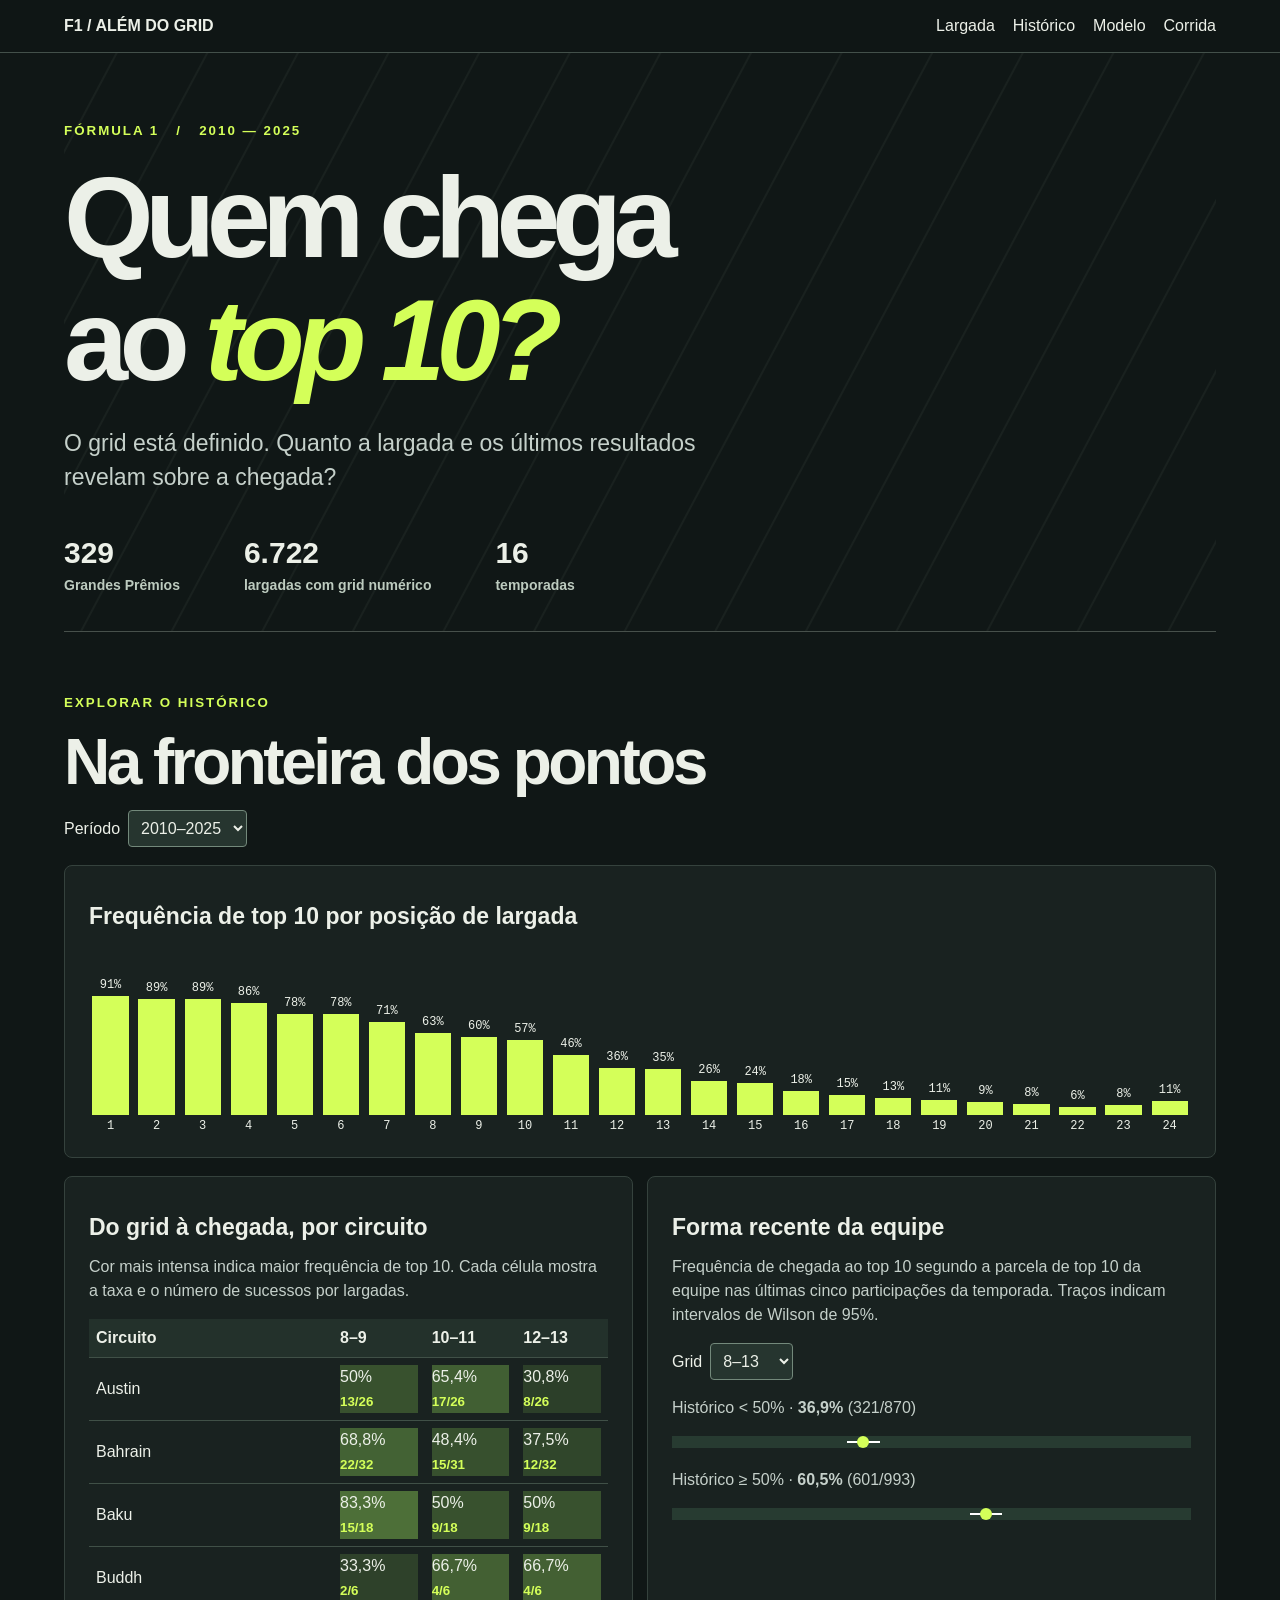
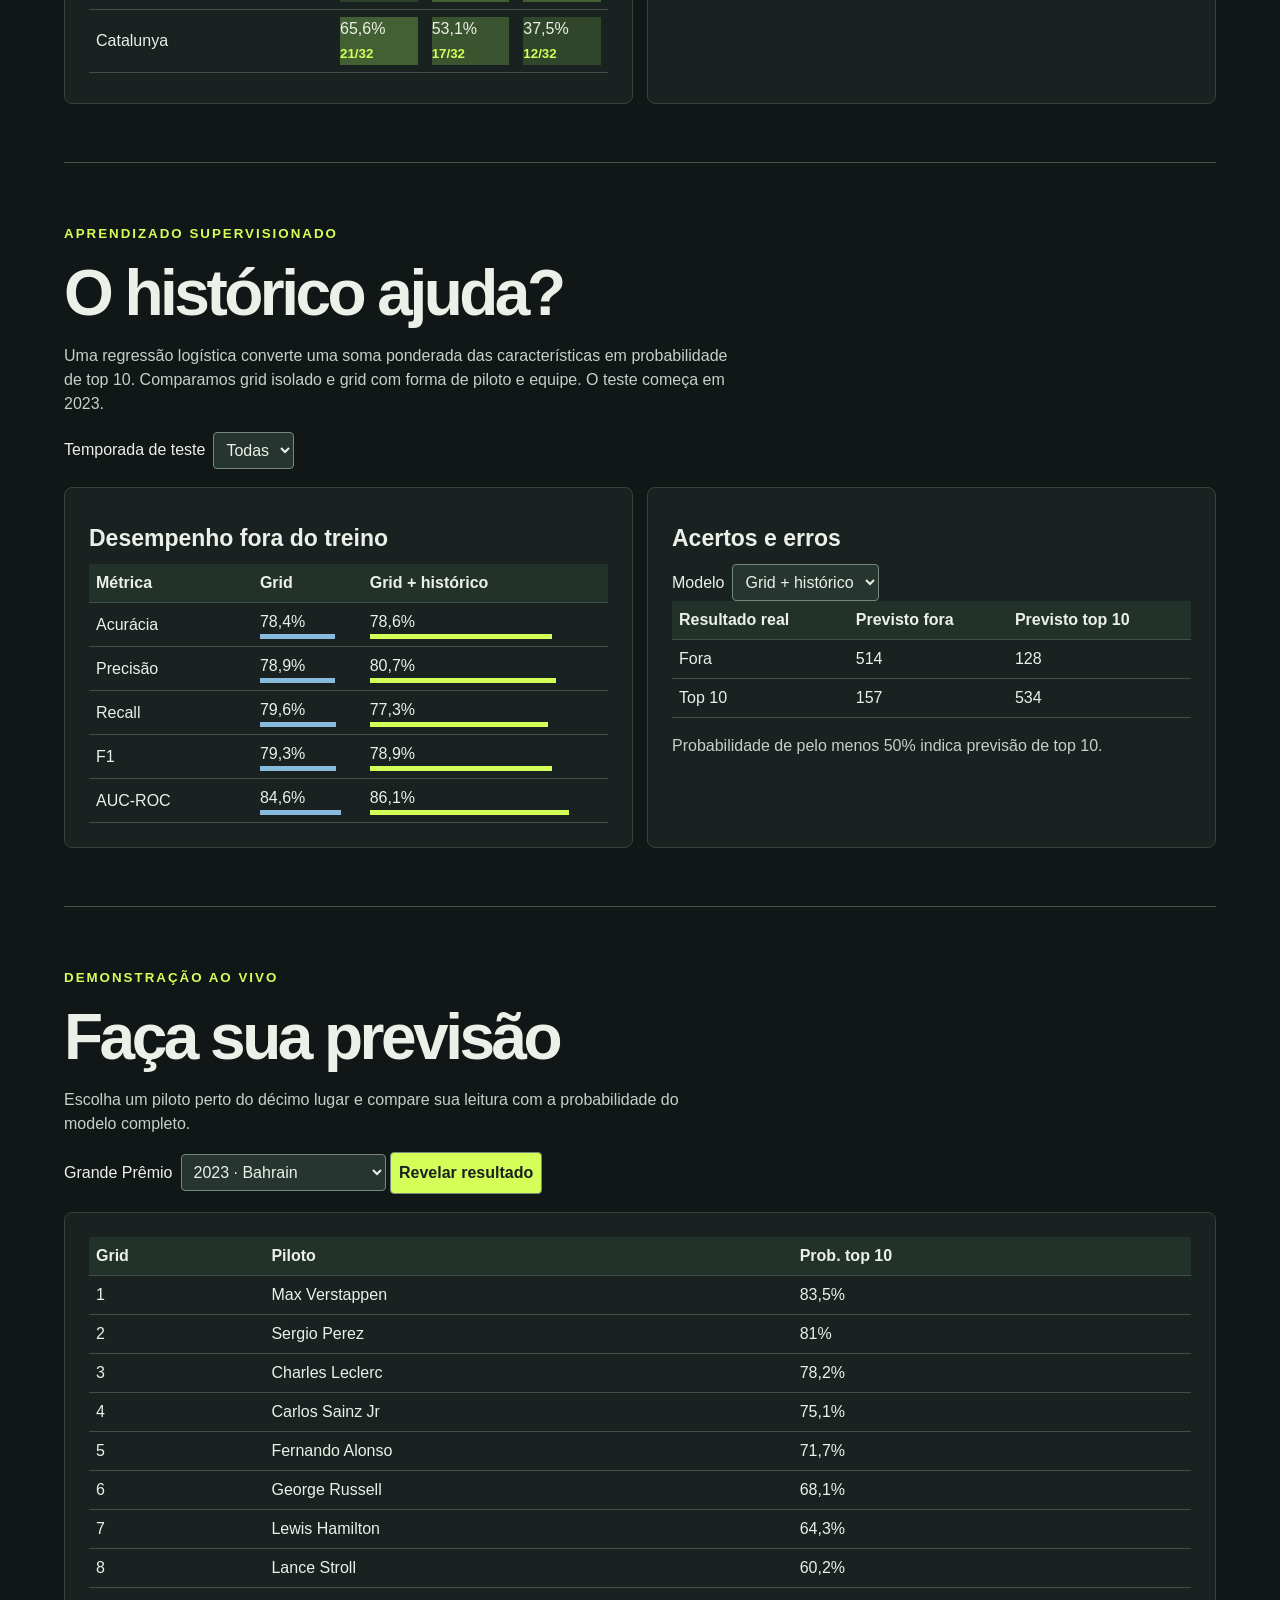
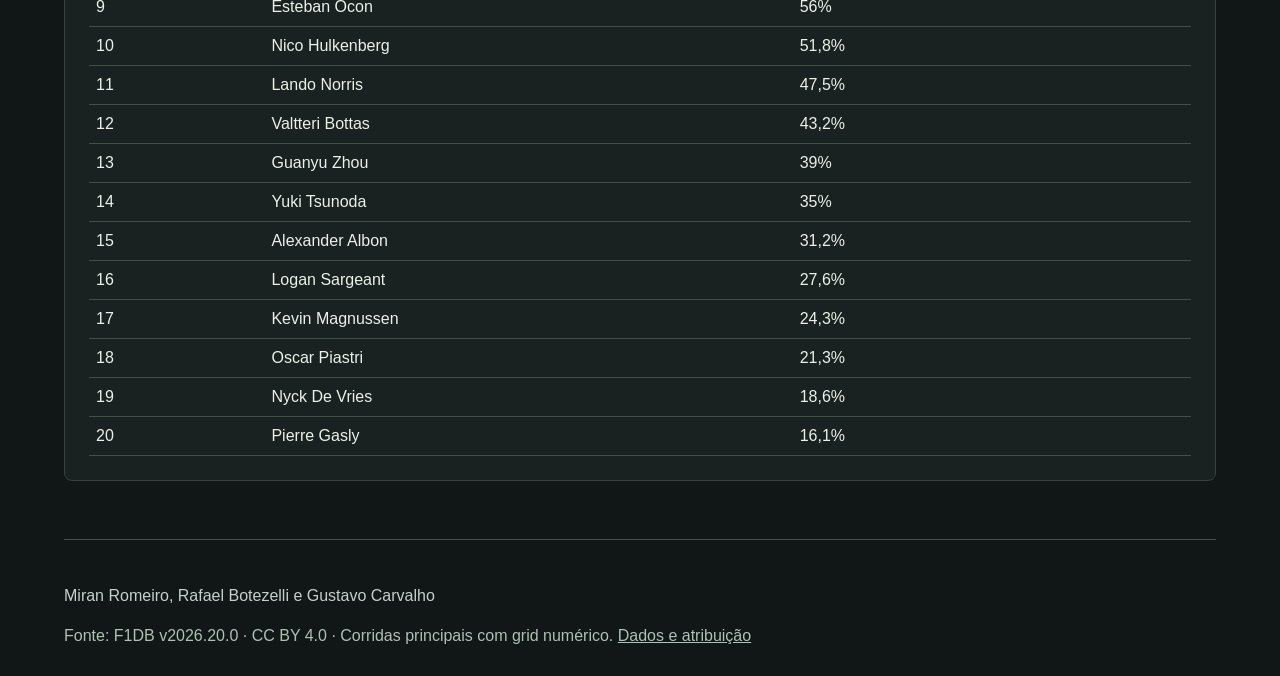
==== f1-alem-do-grid/docs/index.html @ 0c6bd395 "Publica F1 além do grid em uma rota própria no Pages" ====
<!doctype html><html lang="pt-BR"><meta charset="utf-8"><meta name="viewport" content="width=device-width,initial-scale=1"><title>F1 além do grid</title><link rel="stylesheet" href="estilo.css">
<header><b>F1 / ALÉM DO GRID</b><nav><a href="#largada">Largada</a><a href="#historico">Histórico</a><a href="#teste">Modelo</a><a href="#corrida">Corrida</a></nav></header>
<main><section id="largada"><small>FÓRMULA 1 &nbsp; / &nbsp; 2010 — 2025</small><h1>Quem chega<br>ao <em>top 10?</em></h1><p class="lead">O grid está definido. Quanto a largada e os últimos resultados revelam sobre a chegada?</p><div class="numbers"><strong>329 <span>Grandes Prêmios</span></strong><strong>6.722 <span>largadas com grid numérico</span></strong><strong>16 <span>temporadas</span></strong></div></section>
<section id="historico"><small>EXPLORAR O HISTÓRICO</small><h2>Na fronteira dos pontos</h2><label>Período <select id="periodo"><option value="0">2010–2025</option><option value="1">2010–2013</option><option value="2">2014–2021</option><option value="3">2022–2025</option></select></label>
<article><h3>Frequência de top 10 por posição de largada</h3><div id="grid" class="columns"></div></article><div class="duo"><article><h3>Do grid à chegada, por circuito</h3><p>Cor mais intensa indica maior frequência de top 10. Cada célula mostra a taxa e o número de sucessos por largadas.</p><div class="scroll"><table id="heat"></table></div></article><article><h3>Forma recente da equipe</h3><p>Frequência de chegada ao top 10 segundo a parcela de top 10 da equipe nas últimas cinco participações da temporada. Traços indicam intervalos de Wilson de 95%.</p><label>Grid <select id="faixa"><option>8–13</option><option>1–7</option><option>14–24</option></select></label><div id="forma"></div></article></div></section>
<section id="teste"><small>APRENDIZADO SUPERVISIONADO</small><h2>O histórico ajuda?</h2><p>Uma regressão logística converte uma soma ponderada das características em probabilidade de top 10. Comparamos grid isolado e grid com forma de piloto e equipe. O teste começa em 2023.</p><label>Temporada de teste <select id="ano"><option value="0">Todas</option><option>2023</option><option>2024</option><option>2025</option></select></label><div class="duo"><article><h3>Desempenho fora do treino</h3><table id="metrics"></table></article><article><h3>Acertos e erros</h3><label>Modelo <select id="modelo"><option value="historico">Grid + histórico</option><option value="base">Apenas grid</option></select></label><table id="matrix"></table><p>Probabilidade de pelo menos 50% indica previsão de top 10.</p></article></div></section>
<section id="corrida"><small>DEMONSTRAÇÃO AO VIVO</small><h2>Faça sua previsão</h2><p>Escolha um piloto perto do décimo lugar e compare sua leitura com a probabilidade do modelo completo.</p><label>Grande Prêmio <select id="gp"></select></label> <button id="revelar">Revelar resultado</button><article><table id="race"></table></article></section>
<footer><p>Miran Romeiro, Rafael Botezelli e Gustavo Carvalho</p>Fonte: F1DB v2026.20.0 · CC BY 4.0 · Corridas principais com grid numérico. <a href="https://github.com/f1db/f1db">Dados e atribuição</a></footer></main><script src="dados.js"></script><script src="painel.js"></script></html>
---- f1-alem-do-grid/docs/estilo.css ----
*{box-sizing:border-box}html{scroll-behavior:smooth;scroll-padding-top:72px}body{margin:0;background:#101716;color:#ecf0e8;font:16px/1.5 "DM Sans",Arial,sans-serif}header{position:sticky;top:0;background:#101716f7;border-bottom:1px solid #43504a;padding:14px 5vw;display:flex;justify-content:space-between;z-index:2}nav{display:flex;gap:18px}a{color:inherit}nav a{text-decoration:none}a:hover{color:#d4ff59}main{max-width:1280px;margin:auto;padding:0 5vw}section{padding:58px 0;border-bottom:1px solid #47504b}#largada{background:repeating-linear-gradient(118deg,transparent 0 45px,#87988714 46px 47px,transparent 48px 80px);padding:65px 0 35px}small{color:#d4ff59;letter-spacing:.15em;font-weight:bold}h1,h2,h3{line-height:1.07;margin:14px 0}h1{font-size:clamp(60px,9vw,132px);letter-spacing:-.075em}h1 em{color:#d4ff59}h2{font-size:clamp(38px,5vw,72px);letter-spacing:-.055em}h3{font-size:23px}.lead{font-size:23px;max-width:660px}.numbers,.duo{display:flex;gap:14px}.numbers{margin-top:35px;gap:5vw}.numbers strong{font-size:30px}.numbers span{display:block;font-size:14px;color:#bdcbbf}article{margin-top:18px;padding:24px;background:#192220;border:1px solid #35423d;border-radius:8px;min-width:0}.duo>article{flex:1}p{max-width:75ch;color:#c5d0ca}label{display:inline-flex;gap:8px;align-items:center;flex-wrap:wrap}select,button{background:#26352f;color:inherit;border:1px solid #73897b;border-radius:4px;padding:8px;font:inherit}button{background:#d4ff59;color:#192220;font-weight:700;cursor:pointer}.scroll{max-height:360px;overflow:auto}table{width:100%;border-collapse:collapse;font-variant-numeric:tabular-nums}th,td{text-align:left;padding:7px;border-bottom:1px solid #405047}thead{background:#23312b}.columns{display:flex;align-items:end;height:190px;gap:3px;overflow:auto}.col{flex:1;min-width:18px;font:12px monospace;text-align:center}.bar{background:#d4ff59;margin:4px auto;width:84%}.track{height:12px;position:relative;background:#273b31;margin:8px 0 20px}.interval{position:absolute;top:5px;height:2px;background:#fff}.dot{position:absolute;width:12px;height:12px;border-radius:100%;background:#d4ff59;transform:translateX(-50%)}footer{padding:28px 0;color:#afc0b4}@media(max-width:760px){.duo{display:block}header{display:block}nav{gap:12px;font-size:14px}article{padding:13px}.numbers{gap:12px}.numbers strong{font-size:22px}td,th{padding:4px}.columns{overflow-x:auto}.numbers span{font-size:12px}}
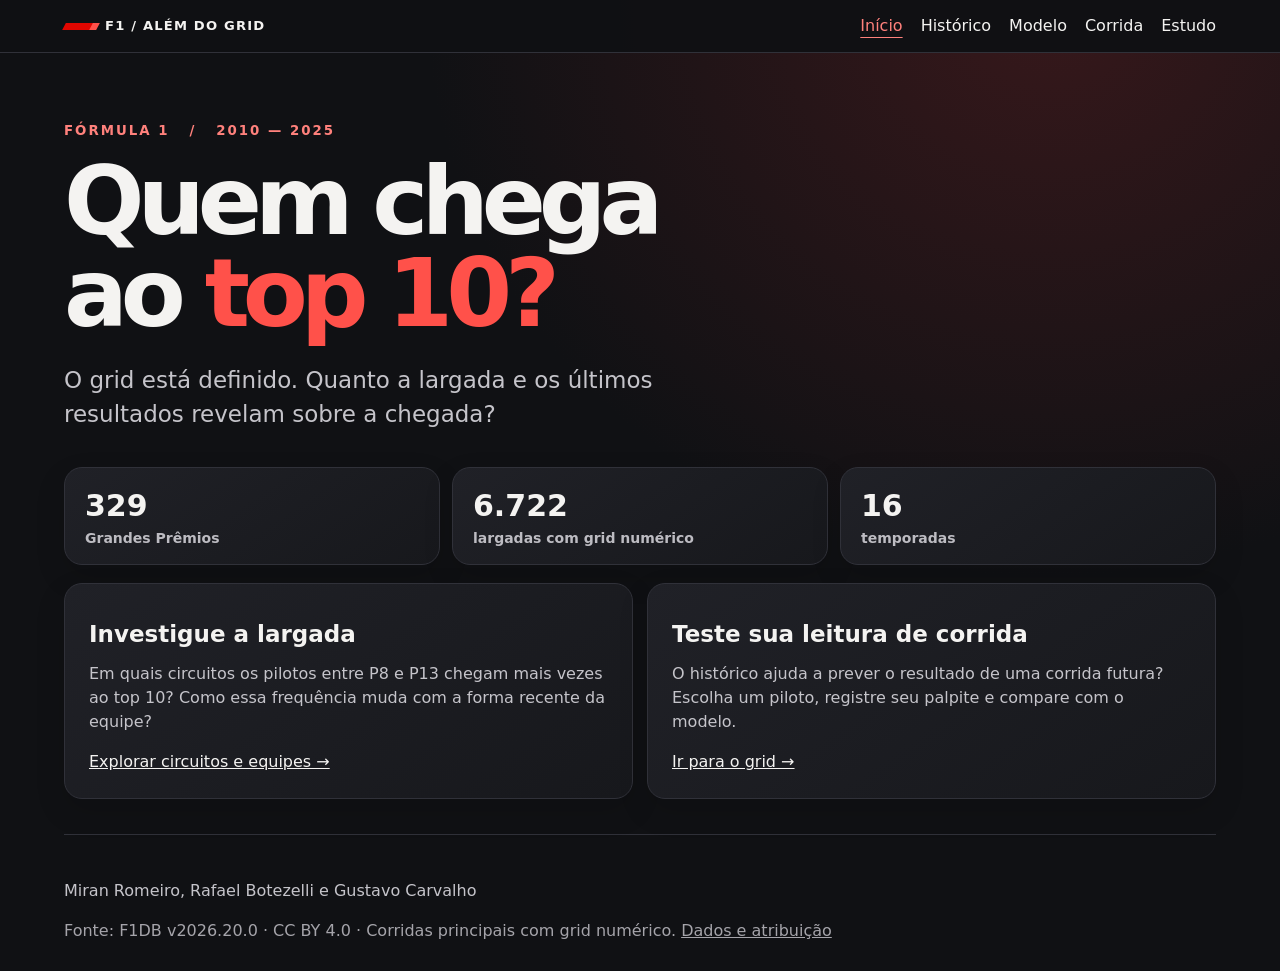
==== commit 91b35311: "Refina navegação, previsão de corrida, gráficos e material de estudo" ====
--- a/f1-alem-do-grid/docs/index.html
+++ b/f1-alem-do-grid/docs/index.html
@@ -1,8 +1,12 @@
 <!doctype html><html lang="pt-BR"><meta charset="utf-8"><meta name="viewport" content="width=device-width,initial-scale=1"><title>F1 além do grid</title><link rel="stylesheet" href="estilo.css">
-<header><b>F1 / ALÉM DO GRID</b><nav><a href="#largada">Largada</a><a href="#historico">Histórico</a><a href="#teste">Modelo</a><a href="#corrida">Corrida</a></nav></header>
-<main><section id="largada"><small>FÓRMULA 1 &nbsp; / &nbsp; 2010 — 2025</small><h1>Quem chega<br>ao <em>top 10?</em></h1><p class="lead">O grid está definido. Quanto a largada e os últimos resultados revelam sobre a chegada?</p><div class="numbers"><strong>329 <span>Grandes Prêmios</span></strong><strong>6.722 <span>largadas com grid numérico</span></strong><strong>16 <span>temporadas</span></strong></div></section>
+<header><b>F1 / ALÉM DO GRID</b><nav><a href="#largada">Início</a><a href="#historico">Histórico</a><a href="#teste">Modelo</a><a href="#corrida">Corrida</a><a href="#estudo">Estudo</a></nav></header>
+<main><section id="largada"><small>FÓRMULA 1 &nbsp; / &nbsp; 2010 — 2025</small><h1>Quem chega<br>ao <em>top 10?</em></h1><p class="lead">O grid está definido. Quanto a largada e os últimos resultados revelam sobre a chegada?</p><div class="numbers"><strong>329 <span>Grandes Prêmios</span></strong><strong>6.722 <span>largadas com grid numérico</span></strong><strong>16 <span>temporadas</span></strong></div><div class="duo"><article><h3>Investigue a largada</h3><p>Em quais circuitos os pilotos entre P8 e P13 chegam mais vezes ao top 10? Como essa frequência muda com a forma recente da equipe?</p><a href="#historico">Explorar circuitos e equipes →</a></article><article><h3>Teste sua leitura de corrida</h3><p>O histórico ajuda a prever o resultado de uma corrida futura? Escolha um piloto, registre seu palpite e compare com o modelo.</p><a href="#corrida">Ir para o grid →</a></article></div></section>
 <section id="historico"><small>EXPLORAR O HISTÓRICO</small><h2>Na fronteira dos pontos</h2><label>Período <select id="periodo"><option value="0">2010–2025</option><option value="1">2010–2013</option><option value="2">2014–2021</option><option value="3">2022–2025</option></select></label>
-<article><h3>Frequência de top 10 por posição de largada</h3><div id="grid" class="columns"></div></article><div class="duo"><article><h3>Do grid à chegada, por circuito</h3><p>Cor mais intensa indica maior frequência de top 10. Cada célula mostra a taxa e o número de sucessos por largadas.</p><div class="scroll"><table id="heat"></table></div></article><article><h3>Forma recente da equipe</h3><p>Frequência de chegada ao top 10 segundo a parcela de top 10 da equipe nas últimas cinco participações da temporada. Traços indicam intervalos de Wilson de 95%.</p><label>Grid <select id="faixa"><option>8–13</option><option>1–7</option><option>14–24</option></select></label><div id="forma"></div></article></div></section>
-<section id="teste"><small>APRENDIZADO SUPERVISIONADO</small><h2>O histórico ajuda?</h2><p>Uma regressão logística converte uma soma ponderada das características em probabilidade de top 10. Comparamos grid isolado e grid com forma de piloto e equipe. O teste começa em 2023.</p><label>Temporada de teste <select id="ano"><option value="0">Todas</option><option>2023</option><option>2024</option><option>2025</option></select></label><div class="duo"><article><h3>Desempenho fora do treino</h3><table id="metrics"></table></article><article><h3>Acertos e erros</h3><label>Modelo <select id="modelo"><option value="historico">Grid + histórico</option><option value="base">Apenas grid</option></select></label><table id="matrix"></table><p>Probabilidade de pelo menos 50% indica previsão de top 10.</p></article></div></section>
-<section id="corrida"><small>DEMONSTRAÇÃO AO VIVO</small><h2>Faça sua previsão</h2><p>Escolha um piloto perto do décimo lugar e compare sua leitura com a probabilidade do modelo completo.</p><label>Grande Prêmio <select id="gp"></select></label> <button id="revelar">Revelar resultado</button><article><table id="race"></table></article></section>
-<footer><p>Miran Romeiro, Rafael Botezelli e Gustavo Carvalho</p>Fonte: F1DB v2026.20.0 · CC BY 4.0 · Corridas principais com grid numérico. <a href="https://github.com/f1db/f1db">Dados e atribuição</a></footer></main><script src="dados.js"></script><script src="painel.js"></script></html>
+<article><h3>Frequência de top 10 por posição de largada</h3><div id="grid" class="columns"></div></article><article><h3>Da P8–P13 ao top 10 ao longo das temporadas</h3><label>Circuito <select id="pista"><option value="">Todos</option></select></label><p>Cada ponto representa uma temporada com largadas na faixa. Passe sobre o ponto ou use Tab para consultar sucessos e total.</p><div id="serie" class="chart-scroll"></div><output id="ponto"></output></article><div class="duo"><article><h3>Do grid à chegada, por circuito</h3><p>Cor mais intensa indica maior frequência de top 10. A coluna P8–13 reúne toda a faixa analisada. Cada célula mostra a taxa e o número de sucessos por largadas.</p><div class="scroll"><table id="heat"></table></div></article><article><h3>Forma recente da equipe</h3><p>Frequência de chegada ao top 10 segundo a parcela de top 10 da equipe nas últimas cinco participações da temporada. Traços indicam intervalos de Wilson de 95%.</p><label>Grid <select id="faixa"><option>8–13</option><option>1–7</option><option>14–24</option></select></label><div id="forma"></div></article></div></section>
+<section id="teste"><small>APRENDIZADO SUPERVISIONADO</small><h2>O histórico ajuda?</h2><p>Uma regressão logística converte uma soma ponderada das características em probabilidade de top 10. Comparamos grid isolado e grid com forma de piloto e equipe. O teste começa em 2023.</p><label>Temporada de teste <select id="ano"><option value="0">Todas</option><option>2023</option><option>2024</option><option>2025</option></select></label><div class="duo"><article><h3>Desempenho fora do treino</h3><table id="metrics"></table></article><article><h3>Acertos e erros</h3><label>Modelo <select id="modelo"><option value="historico">Grid + histórico</option><option value="base">Apenas grid</option></select></label><table id="matrix"></table><p>Probabilidade de pelo menos 50% indica previsão de top 10.</p></article></div><article><h3>O que vale uma probabilidade de 60%?</h3><p>Em cada faixa, compare a probabilidade média prevista (azul) e a fração que realmente chegou ao top 10 (vermelho). Valores próximos indicam boa calibração naquele grupo. Ano e modelo seguem os filtros acima.</p><div id="calibracao"></div></article></section>
+<section id="corrida"><small>DEMONSTRAÇÃO AO VIVO</small><h2>Faça sua previsão</h2><p>Escolha um piloto perto do décimo lugar e compare sua leitura com a probabilidade do modelo completo.</p><label>Grande Prêmio <select id="gp"></select></label> <label>Piloto <select id="piloto"></select></label> <label>Seu palpite <select id="palpite"><option value="">Escolha</option><option value="1">Entra no top 10</option><option value="0">Fica fora</option></select></label> <button id="revelar">Revelar resultado</button><p id="resumo" aria-live="polite"></p><article class="racewrap"><table id="race"></table></article></section>
+<section id="estudo"><small>GUIA DO TRIO</small><h2>Da pergunta à evidência</h2>
+<article><h3>Uma linha por piloto e GP</h3><p>O F1DB registra 6.916 inscrições no recorte. Retiramos 51 sem largada e 143 largadas sem posição numérica. Um abandono continua no denominador quando houve largada com grid numérico. A classificação oficial determina o top 10.</p></article>
+<article><h3>Como o modelo aprende</h3><p>O primeiro modelo usa a posição de largada. O segundo acrescenta a fração de top 10 do piloto e da equipe em até cinco participações anteriores na temporada. Antes da primeira participação, usamos 0,5. A regressão logística estima pesos para combinar essas informações e transformar a soma em probabilidade.</p><p>Treino em 2010–2019 (4.201 largadas), escolha da regularização em 2020–2022 (1.188) e teste final em 2023–2025 (1.333). Os dois modelos são reajustados em 2010–2022 e avaliados nas mesmas corridas posteriores.</p></article>
+<article><h3>Três respostas para defender</h3><ol><li>Entre P8 e P13, Suzuka registrou 46/84 chegadas ao top 10 e Interlagos, 35/88. No Histórico, troque o período e confira quanto o denominador muda.</li><li>Nessa faixa, equipes com histórico de pelo menos 50% tiveram 601/993 chegadas ao top 10, contra 321/870 no outro grupo. Carro, piloto e calendário também variam; a comparação descreve uma associação.</li><li>A AUC subiu de 0,846 para 0,861. O modelo completo ordenou melhor os pilotos, mas no limiar de 50% deixou escapar 157 chegadas ao top 10, contra 141 no modelo de grid.</li></ol></article>
+<article><h3>Material para estudar e apresentar</h3><p>O artigo contém o dicionário dos 11 campos, as escolhas de visualização e as métricas. O roteiro distribui 18 minutos de fala entre os três integrantes.</p><div id="materiais"></div></article></section><footer><p>Miran Romeiro, Rafael Botezelli e Gustavo Carvalho</p>Fonte: F1DB v2026.20.0 · CC BY 4.0 · Corridas principais com grid numérico. <a href="https://github.com/f1db/f1db">Dados e atribuição</a></footer></main><script src="dados.js"></script><script src="painel.js"></script></html>
--- a/f1-alem-do-grid/docs/estilo.css
+++ b/f1-alem-do-grid/docs/estilo.css
@@ -1 +1,10 @@
-*{box-sizing:border-box}html{scroll-behavior:smooth;scroll-padding-top:72px}body{margin:0;background:#101716;color:#ecf0e8;font:16px/1.5 "DM Sans",Arial,sans-serif}header{position:sticky;top:0;background:#101716f7;border-bottom:1px solid #43504a;padding:14px 5vw;display:flex;justify-content:space-between;z-index:2}nav{display:flex;gap:18px}a{color:inherit}nav a{text-decoration:none}a:hover{color:#d4ff59}main{max-width:1280px;margin:auto;padding:0 5vw}section{padding:58px 0;border-bottom:1px solid #47504b}#largada{background:repeating-linear-gradient(118deg,transparent 0 45px,#87988714 46px 47px,transparent 48px 80px);padding:65px 0 35px}small{color:#d4ff59;letter-spacing:.15em;font-weight:bold}h1,h2,h3{line-height:1.07;margin:14px 0}h1{font-size:clamp(60px,9vw,132px);letter-spacing:-.075em}h1 em{color:#d4ff59}h2{font-size:clamp(38px,5vw,72px);letter-spacing:-.055em}h3{font-size:23px}.lead{font-size:23px;max-width:660px}.numbers,.duo{display:flex;gap:14px}.numbers{margin-top:35px;gap:5vw}.numbers strong{font-size:30px}.numbers span{display:block;font-size:14px;color:#bdcbbf}article{margin-top:18px;padding:24px;background:#192220;border:1px solid #35423d;border-radius:8px;min-width:0}.duo>article{flex:1}p{max-width:75ch;color:#c5d0ca}label{display:inline-flex;gap:8px;align-items:center;flex-wrap:wrap}select,button{background:#26352f;color:inherit;border:1px solid #73897b;border-radius:4px;padding:8px;font:inherit}button{background:#d4ff59;color:#192220;font-weight:700;cursor:pointer}.scroll{max-height:360px;overflow:auto}table{width:100%;border-collapse:collapse;font-variant-numeric:tabular-nums}th,td{text-align:left;padding:7px;border-bottom:1px solid #405047}thead{background:#23312b}.columns{display:flex;align-items:end;height:190px;gap:3px;overflow:auto}.col{flex:1;min-width:18px;font:12px monospace;text-align:center}.bar{background:#d4ff59;margin:4px auto;width:84%}.track{height:12px;position:relative;background:#273b31;margin:8px 0 20px}.interval{position:absolute;top:5px;height:2px;background:#fff}.dot{position:absolute;width:12px;height:12px;border-radius:100%;background:#d4ff59;transform:translateX(-50%)}footer{padding:28px 0;color:#afc0b4}@media(max-width:760px){.duo{display:block}header{display:block}nav{gap:12px;font-size:14px}article{padding:13px}.numbers{gap:12px}.numbers strong{font-size:22px}td,th{padding:4px}.columns{overflow-x:auto}.numbers span{font-size:12px}}
+*{box-sizing:border-box}html{scroll-behavior:smooth;scroll-padding-top:72px}body{margin:0;background:#101114;color:#f4f3f1;font:16px/1.5 Inter,system-ui,"Segoe UI",sans-serif}header{position:sticky;top:0;background:#101114f7;border-bottom:1px solid #303139;padding:14px 5vw;display:flex;justify-content:space-between;z-index:2}nav{display:flex;gap:18px}a{color:inherit}nav a{text-decoration:none}a:hover{color:#ff817c}main{max-width:1280px;margin:auto;padding:0 5vw}section{padding:58px 0;border-bottom:1px solid #303139}#largada{background:repeating-linear-gradient(118deg,transparent 0 45px,#87988714 46px 47px,transparent 48px 80px);padding:65px 0 35px}small{color:#ff817c;letter-spacing:.15em;font-weight:bold}h1,h2,h3{line-height:1.07;margin:14px 0}h1{font-size:clamp(60px,9vw,132px);letter-spacing:-.075em}h1 em{color:#ff817c}h2{font-size:clamp(38px,5vw,72px);letter-spacing:-.055em}h3{font-size:23px}.lead{font-size:23px;max-width:660px}.numbers,.duo{display:flex;gap:14px}.numbers{margin-top:35px;gap:5vw}.numbers strong{font-size:30px}.numbers span{display:block;font-size:14px;color:#bdbcc2}article{margin-top:18px;padding:24px;background:#191a1f;border:1px solid #303139;border-radius:8px;min-width:0}.duo>article{flex:1}p{max-width:75ch;color:#c5c4ca}label{display:inline-flex;gap:8px;align-items:center;flex-wrap:wrap}select,button{background:#202127;color:inherit;border:1px solid #676770;border-radius:4px;padding:8px;font:inherit}button{background:#ff817c;color:#191a1f;font-weight:700;cursor:pointer}.scroll{max-height:360px;overflow:auto}table{width:100%;border-collapse:collapse;font-variant-numeric:tabular-nums}th,td{text-align:left;padding:7px;border-bottom:1px solid #35353e}thead{background:#25262c}.columns{display:flex;align-items:end;height:190px;gap:3px;overflow:auto}.col{flex:1;min-width:18px;font:12px monospace;text-align:center}.bar{background:#ff817c;margin:4px auto;width:84%}.track{height:12px;position:relative;background:#303139;margin:8px 0 20px}.interval{position:absolute;top:5px;height:2px;background:#fff}.dot{position:absolute;width:12px;height:12px;border-radius:100%;background:#ff817c;transform:translateX(-50%)}footer{padding:28px 0;color:#a5a4aa}@media(max-width:760px){.duo{display:block}header{display:block}nav{gap:12px;font-size:14px}article{padding:13px}.numbers{gap:12px}.numbers strong{font-size:22px}td,th{padding:4px}.columns{overflow-x:auto}.numbers span{font-size:12px}}
+[hidden]{display:none!important}nav a[aria-current]{color:#ff817c;text-decoration:underline;text-underline-offset:6px}main>section{min-height:65vh}.calrow{display:grid;grid-template-columns:1fr 1fr 1fr;gap:20px;padding:12px 0;border-bottom:1px solid #35353e}.racewrap{overflow-x:auto}#materiais{display:flex;flex-wrap:wrap;gap:16px;color:#ff817c}select:disabled{opacity:.75}#resumo{border-left:3px solid #ff817c;padding-left:12px}.track{margin-bottom:32px}@media(max-width:620px){.calrow{grid-template-columns:1fr}.columns{font-size:10px}nav{flex-wrap:wrap}.racewrap table{min-width:480px}}
+
+body{background:radial-gradient(ellipse at 82% 0%,#37181b 0,transparent 39rem),#101114;color-scheme:dark}
+header b{display:flex;align-items:center;gap:14px;font-size:.82rem;letter-spacing:.09em}header b:before{content:"";width:27px;height:7px;background:#e10600;transform:skew(-28deg);box-shadow:7px 0 #ff514a}
+#largada{background:none}h1{font-size:clamp(3.4rem,7.4vw,6.7rem);line-height:.97}h1 em{color:#ff514a;font-style:normal}h2{font-size:clamp(2.1rem,4.6vw,4.2rem)}
+article,.numbers strong{background:linear-gradient(145deg,#202127,#17181c);border:1px solid #303139;border-radius:18px;box-shadow:0 12px 30px #0002}
+.numbers{gap:12px}.numbers strong{padding:15px 20px;flex:1}.bar{background:#e84743;border-radius:4px 4px 0 0}.dot{background:#66d1c2}button{background:#b82724;color:white}select,button{border-radius:8px}
+.trace{width:100%;height:auto;min-width:520px}.trace text{fill:#c9c8ce;font:12px system-ui}.trace line{stroke:#393941}.trace path{fill:none;stroke:#ff635c;stroke-width:3}.trace circle{fill:#ff635c}.chart-scroll{overflow:auto}.columns .col{min-width:32px}.racewrap strong{color:#ff817c}
+@media(max-width:620px){.numbers{flex-wrap:wrap}.numbers strong{padding:10px}.numbers span{font-size:11px}header b{margin-bottom:6px}.calrow{gap:5px}}
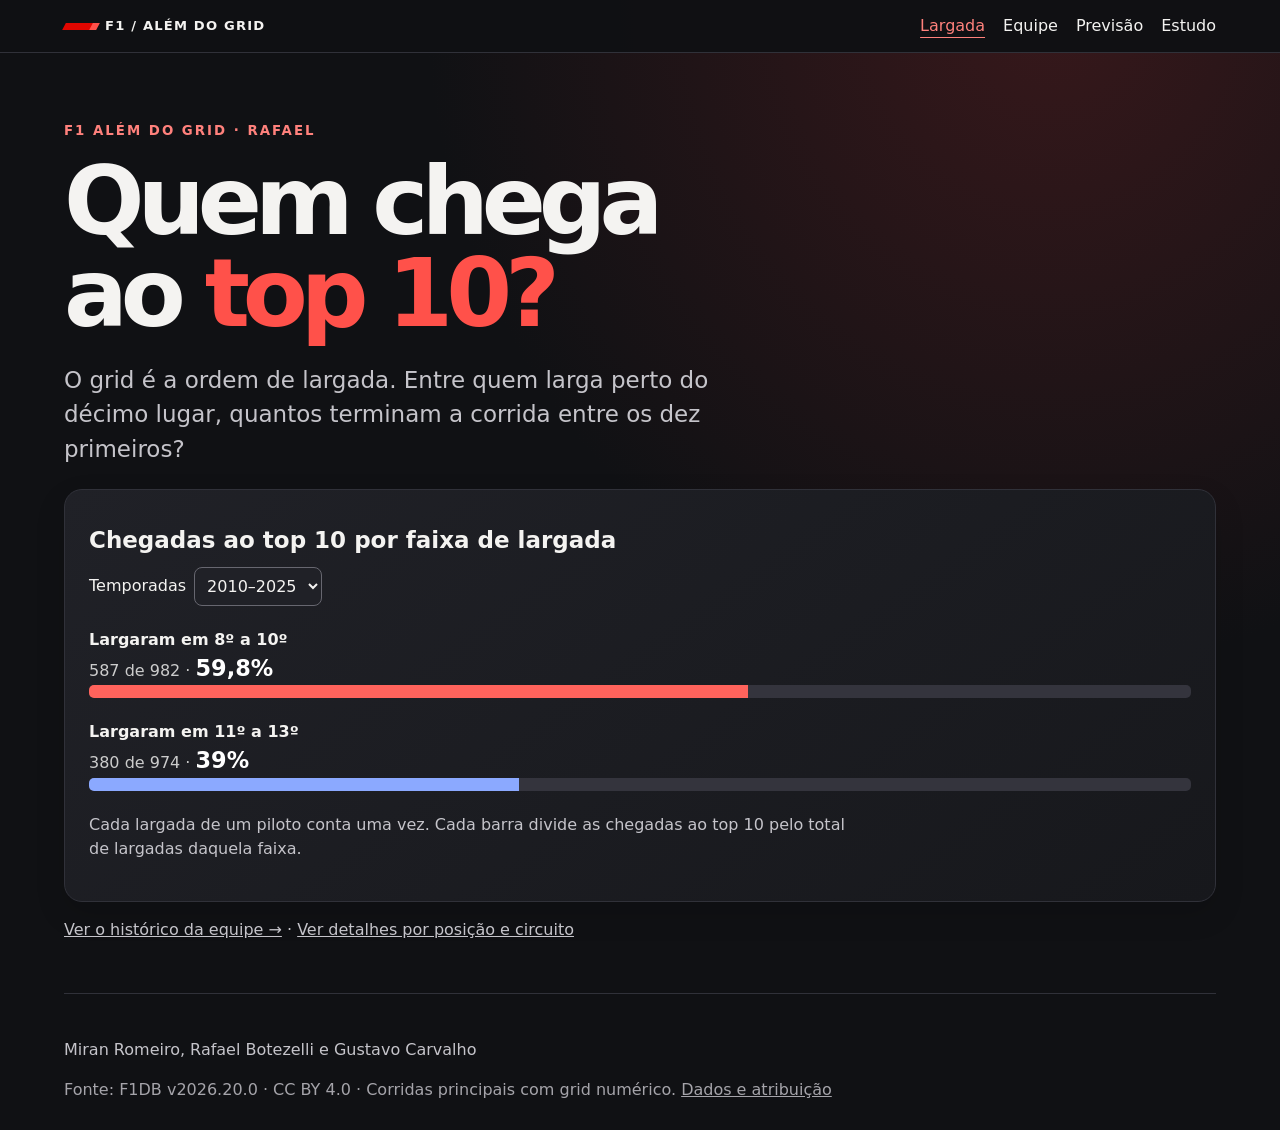
==== commit cea27871: "Alinha apresentação, painel e artigo em três perguntas sobre o top 10" ====
--- a/f1-alem-do-grid/docs/index.html
+++ b/f1-alem-do-grid/docs/index.html
@@ -1,12 +1,14 @@
 <!doctype html><html lang="pt-BR"><meta charset="utf-8"><meta name="viewport" content="width=device-width,initial-scale=1"><title>F1 além do grid</title><link rel="stylesheet" href="estilo.css">
-<header><b>F1 / ALÉM DO GRID</b><nav><a href="#largada">Início</a><a href="#historico">Histórico</a><a href="#teste">Modelo</a><a href="#corrida">Corrida</a><a href="#estudo">Estudo</a></nav></header>
-<main><section id="largada"><small>FÓRMULA 1 &nbsp; / &nbsp; 2010 — 2025</small><h1>Quem chega<br>ao <em>top 10?</em></h1><p class="lead">O grid está definido. Quanto a largada e os últimos resultados revelam sobre a chegada?</p><div class="numbers"><strong>329 <span>Grandes Prêmios</span></strong><strong>6.722 <span>largadas com grid numérico</span></strong><strong>16 <span>temporadas</span></strong></div><div class="duo"><article><h3>Investigue a largada</h3><p>Em quais circuitos os pilotos entre P8 e P13 chegam mais vezes ao top 10? Como essa frequência muda com a forma recente da equipe?</p><a href="#historico">Explorar circuitos e equipes →</a></article><article><h3>Teste sua leitura de corrida</h3><p>O histórico ajuda a prever o resultado de uma corrida futura? Escolha um piloto, registre seu palpite e compare com o modelo.</p><a href="#corrida">Ir para o grid →</a></article></div></section>
+<header><b>F1 / ALÉM DO GRID</b><nav><a href="#largada">Largada</a><a href="#equipe">Equipe</a><a href="#previsao">Previsão</a><a href="#estudo">Estudo</a></nav></header>
+<main><section id="largada"><small>F1 ALÉM DO GRID · RAFAEL</small><h1>Quem chega<br>ao <em>top 10?</em></h1><p class="lead">O grid é a ordem de largada. Entre quem larga perto do décimo lugar, quantos terminam a corrida entre os dez primeiros?</p><article><h3>Chegadas ao top 10 por faixa de largada</h3><label>Temporadas <select id="anosGrid"><option value="2010,2025">2010–2025</option><option value="2010,2013">2010–2013</option><option value="2014,2021">2014–2021</option><option value="2022,2025">2022–2025</option></select></label><div id="compararGrid"></div><p>Cada largada de um piloto conta uma vez. Cada barra divide as chegadas ao top 10 pelo total de largadas daquela faixa.</p></article><p><a href="#equipe">Ver o histórico da equipe →</a> · <a href="#historico">Ver detalhes por posição e circuito</a></p></section>
+<section id="equipe"><small>FORMA RECENTE · GUSTAVO</small><h2>Como vinha a equipe?</h2><p class="lead">Continuamos entre o 8º e o 13º lugar. Agora agrupamos os pilotos pelo desempenho de suas equipes antes da corrida.</p><article><h3>Chegadas ao top 10 na corrida atual</h3><label>Temporadas <select id="anosEquipe"><option value="2010,2025">2010–2025</option><option value="2010,2013">2010–2013</option><option value="2014,2021">2014–2021</option><option value="2022,2025">2022–2025</option></select></label><div id="compararEquipe"></div><p>O grupo é definido olhando para até cinco provas anteriores da equipe na temporada. Se os carros terminaram no top 10 em seis de dez largadas anteriores, a equipe entra no primeiro grupo. Largadas sem histórico disponível ficam fora desta comparação.</p></article><p><a href="#previsao">Testar a previsão →</a> · <a href="#historico">Ver detalhes históricos</a></p></section>
+<section id="previsao"><small>REGRESSÃO LOGÍSTICA · MIRAN</small><h2>O histórico melhora o palpite?</h2><p>O modelo aprende com corridas antigas. Ajusta um peso para cada informação e combina esses pesos para estimar a chance de top 10. A partir de 50%, o palpite é “entra”. Os resultados das provas de teste só entram na conferência.</p><article><h3>Duas leituras da mesma largada</h3><label>Caso <select id="caso"></select></label><table id="doisModelos"></table><button id="abrirCaso">Revelar chegada</button><p id="chegadaCaso" aria-live="polite"></p></article><article><h3>E no conjunto das corridas futuras?</h3><label>Teste · P8–P13 <select id="anoFaixa"><option value="0">2023–2025</option><option>2023</option><option>2024</option><option>2025</option></select></label><div id="acertosFaixa"></div><p>Um acerto significa que o piloto entrou ou ficou fora do top 10 conforme previsto. Os dois modelos foram treinados com todo o grid e aqui são avaliados nas mesmas largadas de P8–P13.</p></article><p><a href="#teste">Ver detalhes do modelo no grid inteiro</a> · <a href="#corrida">Explorar outro GP</a> · <a href="#estudo">Material do trabalho</a></p></section>
 <section id="historico"><small>EXPLORAR O HISTÓRICO</small><h2>Na fronteira dos pontos</h2><label>Período <select id="periodo"><option value="0">2010–2025</option><option value="1">2010–2013</option><option value="2">2014–2021</option><option value="3">2022–2025</option></select></label>
-<article><h3>Frequência de top 10 por posição de largada</h3><div id="grid" class="columns"></div></article><article><h3>Da P8–P13 ao top 10 ao longo das temporadas</h3><label>Circuito <select id="pista"><option value="">Todos</option></select></label><p>Cada ponto representa uma temporada com largadas na faixa. Passe sobre o ponto ou use Tab para consultar sucessos e total.</p><div id="serie" class="chart-scroll"></div><output id="ponto"></output></article><div class="duo"><article><h3>Do grid à chegada, por circuito</h3><p>Cor mais intensa indica maior frequência de top 10. A coluna P8–13 reúne toda a faixa analisada. Cada célula mostra a taxa e o número de sucessos por largadas.</p><div class="scroll"><table id="heat"></table></div></article><article><h3>Forma recente da equipe</h3><p>Frequência de chegada ao top 10 segundo a parcela de top 10 da equipe nas últimas cinco participações da temporada. Traços indicam intervalos de Wilson de 95%.</p><label>Grid <select id="faixa"><option>8–13</option><option>1–7</option><option>14–24</option></select></label><div id="forma"></div></article></div></section>
+<article><h3>Frequência de top 10 por posição de largada</h3><div id="grid" class="columns"></div><details class="leitura"><summary>Como calculamos cada barra?</summary><p>Agrupamos as largadas pela posição inicial. Para cada posição, dividimos as chegadas entre os dez primeiros pelo total de largadas daquela posição no período selecionado. Um abandono conta no total. Assim, cada barra responde à pergunta “de cada 100 pilotos que largaram daqui, quantos chegaram ao top 10?”</p></details></article><article><h3>Da P8–P13 ao top 10 ao longo das temporadas</h3><label>Circuito <select id="pista"><option value="">Todos</option></select></label><p>Cada ponto representa uma temporada com largadas na faixa. Passe sobre o ponto, toque nele ou use Tab para consultar sucessos e total.</p><div id="serie" class="chart-scroll"></div><output id="ponto" aria-live="polite"></output><details class="leitura"><summary>Por que a linha tem interrupções?</summary><p>Cada ponto reúne as largadas de P8 a P13 de uma temporada no circuito selecionado. Conferimos o calendário do F1DB de 2010 a 2025: em todo ano com GP naquele circuito houve largadas nessa faixa. Uma lacuna indica um ano sem GP ali. Em Suzuka, por exemplo, a série termina em 2019 e recomeça em 2022. Uma taxa de 0% apareceria como um ponto na base do gráfico.</p></details></article><div class="duo"><article><h3>Do grid à chegada, por circuito</h3><p>Cor mais intensa indica maior frequência de top 10. A coluna P8–13 reúne toda a faixa analisada. Cada célula mostra a taxa e o número de sucessos por largadas.</p><div class="scroll"><table id="heat"></table></div><details class="leitura"><summary>Como ler o total P8–P13?</summary><p>Some os top 10 das três faixas e divida pela soma das largadas. Uma faixa com mais largadas tem mais peso no resultado. A escala de cor vai de 0% a 100% e permanece fixa ao trocar o período.</p></details></article><article><h3>Forma recente da equipe</h3><p>Frequência de chegada ao top 10 segundo a parcela de top 10 da equipe nas últimas cinco participações da temporada. O ponto mostra a taxa observada. O traço é o intervalo de Wilson de 95%: uma faixa que expressa a incerteza da estimativa a partir do número de sucessos e de largadas. Em geral, menos largadas produzem um intervalo mais largo.</p><label>Grid <select id="faixa"><option>8–13</option><option>1–7</option><option>14–24</option></select></label><div id="forma"></div><details class="leitura"><summary>Como formamos os dois grupos?</summary><p>Antes de cada GP, contamos as chegadas ao top 10 da equipe em até cinco participações anteriores na temporada e dividimos pelas largadas de seus carros nessas provas. Separamos equipes com histórico abaixo de 50% e de pelo menos 50%. Só depois medimos o resultado da corrida atual. Largadas sem histórico ficam fora desta comparação. Os intervalos são aproximados porque pilotos de um mesmo GP compartilham condições de corrida.</p></details></article></div></section>
 <section id="teste"><small>APRENDIZADO SUPERVISIONADO</small><h2>O histórico ajuda?</h2><p>Uma regressão logística converte uma soma ponderada das características em probabilidade de top 10. Comparamos grid isolado e grid com forma de piloto e equipe. O teste começa em 2023.</p><label>Temporada de teste <select id="ano"><option value="0">Todas</option><option>2023</option><option>2024</option><option>2025</option></select></label><div class="duo"><article><h3>Desempenho fora do treino</h3><table id="metrics"></table></article><article><h3>Acertos e erros</h3><label>Modelo <select id="modelo"><option value="historico">Grid + histórico</option><option value="base">Apenas grid</option></select></label><table id="matrix"></table><p>Probabilidade de pelo menos 50% indica previsão de top 10.</p></article></div><article><h3>O que vale uma probabilidade de 60%?</h3><p>Em cada faixa, compare a probabilidade média prevista (azul) e a fração que realmente chegou ao top 10 (vermelho). Valores próximos indicam boa calibração naquele grupo. Ano e modelo seguem os filtros acima.</p><div id="calibracao"></div></article></section>
-<section id="corrida"><small>DEMONSTRAÇÃO AO VIVO</small><h2>Faça sua previsão</h2><p>Escolha um piloto perto do décimo lugar e compare sua leitura com a probabilidade do modelo completo.</p><label>Grande Prêmio <select id="gp"></select></label> <label>Piloto <select id="piloto"></select></label> <label>Seu palpite <select id="palpite"><option value="">Escolha</option><option value="1">Entra no top 10</option><option value="0">Fica fora</option></select></label> <button id="revelar">Revelar resultado</button><p id="resumo" aria-live="polite"></p><article class="racewrap"><table id="race"></table></article></section>
+<section id="corrida"><small>DEMONSTRAÇÃO AO VIVO</small><h2>Faça sua previsão</h2><p>Escolha um piloto perto do décimo lugar e compare sua leitura com a probabilidade do modelo completo.</p><label>Grande Prêmio <select id="gp"></select></label> <label>Piloto <select id="piloto"></select></label> <label>Seu palpite <select id="palpite"><option value="">Escolha</option><option value="1">Entra no top 10</option><option value="0">Fica fora</option></select></label> <button id="revelar">Revelar resultado</button><p id="resumo" aria-live="polite"></p><article class="racewrap"><table id="race"></table><details class="leitura"><summary>O que conta como acerto?</summary><p>Compare a previsão de top 10 com a classificação oficial do piloto. Por exemplo, no Bahrein de 2023, Bottas largou em 12º: o modelo indicava cerca de 43%, abaixo do limiar de 50%. Ele terminou em 8º, portanto o modelo registrou um falso negativo.</p></details></article></section>
 <section id="estudo"><small>GUIA DO TRIO</small><h2>Da pergunta à evidência</h2>
 <article><h3>Uma linha por piloto e GP</h3><p>O F1DB registra 6.916 inscrições no recorte. Retiramos 51 sem largada e 143 largadas sem posição numérica. Um abandono continua no denominador quando houve largada com grid numérico. A classificação oficial determina o top 10.</p></article>
 <article><h3>Como o modelo aprende</h3><p>O primeiro modelo usa a posição de largada. O segundo acrescenta a fração de top 10 do piloto e da equipe em até cinco participações anteriores na temporada. Antes da primeira participação, usamos 0,5. A regressão logística estima pesos para combinar essas informações e transformar a soma em probabilidade.</p><p>Treino em 2010–2019 (4.201 largadas), escolha da regularização em 2020–2022 (1.188) e teste final em 2023–2025 (1.333). Os dois modelos são reajustados em 2010–2022 e avaliados nas mesmas corridas posteriores.</p></article>
-<article><h3>Três respostas para defender</h3><ol><li>Entre P8 e P13, Suzuka registrou 46/84 chegadas ao top 10 e Interlagos, 35/88. No Histórico, troque o período e confira quanto o denominador muda.</li><li>Nessa faixa, equipes com histórico de pelo menos 50% tiveram 601/993 chegadas ao top 10, contra 321/870 no outro grupo. Carro, piloto e calendário também variam; a comparação descreve uma associação.</li><li>A AUC subiu de 0,846 para 0,861. O modelo completo ordenou melhor os pilotos, mas no limiar de 50% deixou escapar 157 chegadas ao top 10, contra 141 no modelo de grid.</li></ol></article>
-<article><h3>Material para estudar e apresentar</h3><p>O artigo contém o dicionário dos 11 campos, as escolhas de visualização e as métricas. O roteiro distribui 18 minutos de fala entre os três integrantes.</p><div id="materiais"></div></article></section><footer><p>Miran Romeiro, Rafael Botezelli e Gustavo Carvalho</p>Fonte: F1DB v2026.20.0 · CC BY 4.0 · Corridas principais com grid numérico. <a href="https://github.com/f1db/f1db">Dados e atribuição</a></footer></main><script src="dados.js"></script><script src="painel.js"></script></html>
+<article><h3>Três respostas para defender</h3><ol><li>Entre 2010 e 2025, chegaram ao top 10 587 de 982 largadas em P8–P10 e 380 de 974 em P11–P13.</li><li>Entre P8 e P13 com histórico, as equipes em melhor fase chegaram ao top 10 em 601/993 largadas, contra 321/870 no outro grupo.</li><li>No teste P8–P13, só o grid acertou 271 de 417 casos e o modelo com histórico acertou 269. O ganho observado no exemplo de Piastri não se repetiu no conjunto.</li></ol></article>
+<article><h3>Material para estudar e apresentar</h3><p>O artigo contém o dicionário dos 11 campos, as escolhas de visualização e as métricas. O roteiro distribui 14 minutos de fala entre os três integrantes.</p><div id="materiais"></div></article></section><footer><p>Miran Romeiro, Rafael Botezelli e Gustavo Carvalho</p>Fonte: F1DB v2026.20.0 · CC BY 4.0 · Corridas principais com grid numérico. <a href="https://github.com/f1db/f1db">Dados e atribuição</a></footer></main><script src="dados.js"></script><script src="painel.js"></script></html>
--- a/f1-alem-do-grid/docs/estilo.css
+++ b/f1-alem-do-grid/docs/estilo.css
@@ -8,3 +8,13 @@
 .numbers{gap:12px}.numbers strong{padding:15px 20px;flex:1}.bar{background:#e84743;border-radius:4px 4px 0 0}.dot{background:#66d1c2}button{background:#b82724;color:white}select,button{border-radius:8px}
 .trace{width:100%;height:auto;min-width:520px}.trace text{fill:#c9c8ce;font:12px system-ui}.trace line{stroke:#393941}.trace path{fill:none;stroke:#ff635c;stroke-width:3}.trace circle{fill:#ff635c}.chart-scroll{overflow:auto}.columns .col{min-width:32px}.racewrap strong{color:#ff817c}
 @media(max-width:620px){.numbers{flex-wrap:wrap}.numbers strong{padding:10px}.numbers span{font-size:11px}header b{margin-bottom:6px}.calrow{gap:5px}}
+
+.leitura{margin-top:18px;border-top:1px solid #393941;padding-top:12px}
+.leitura summary{cursor:pointer;color:#ffc1bd;font-weight:650}
+.leitura p{margin:10px 0 0}
+#ponto{display:block;min-height:2.5em;padding:9px 14px;border-left:4px solid #ff635c;border-radius:4px;background:#322023;color:#ffaba6;font-weight:750;font-size:clamp(1rem,2vw,1.35rem);font-variant-numeric:tabular-nums}
+.trace circle.selecionado{stroke:white;stroke-width:3px;r:7px}
+#heat :is(th,td):last-child{border-left:3px solid #ff817c;background:#302528;font-weight:750}
+#heat th:last-child{color:#ffb0aa}
+#heat td span{border-radius:4px;padding:3px}
+.resposta{margin:22px 0}.resposta strong,.resposta span{display:block}.resposta span{font-variant-numeric:tabular-nums;color:#ccc}.resposta b{color:#fff;font-size:1.4rem}.escala{background:#34343d;height:13px;border-radius:5px;overflow:hidden}.escala i{display:block;height:100%;background:#ff635c}.resposta:nth-child(2) .escala i{background:#8ba9ff}#doisModelos{margin:14px 0}
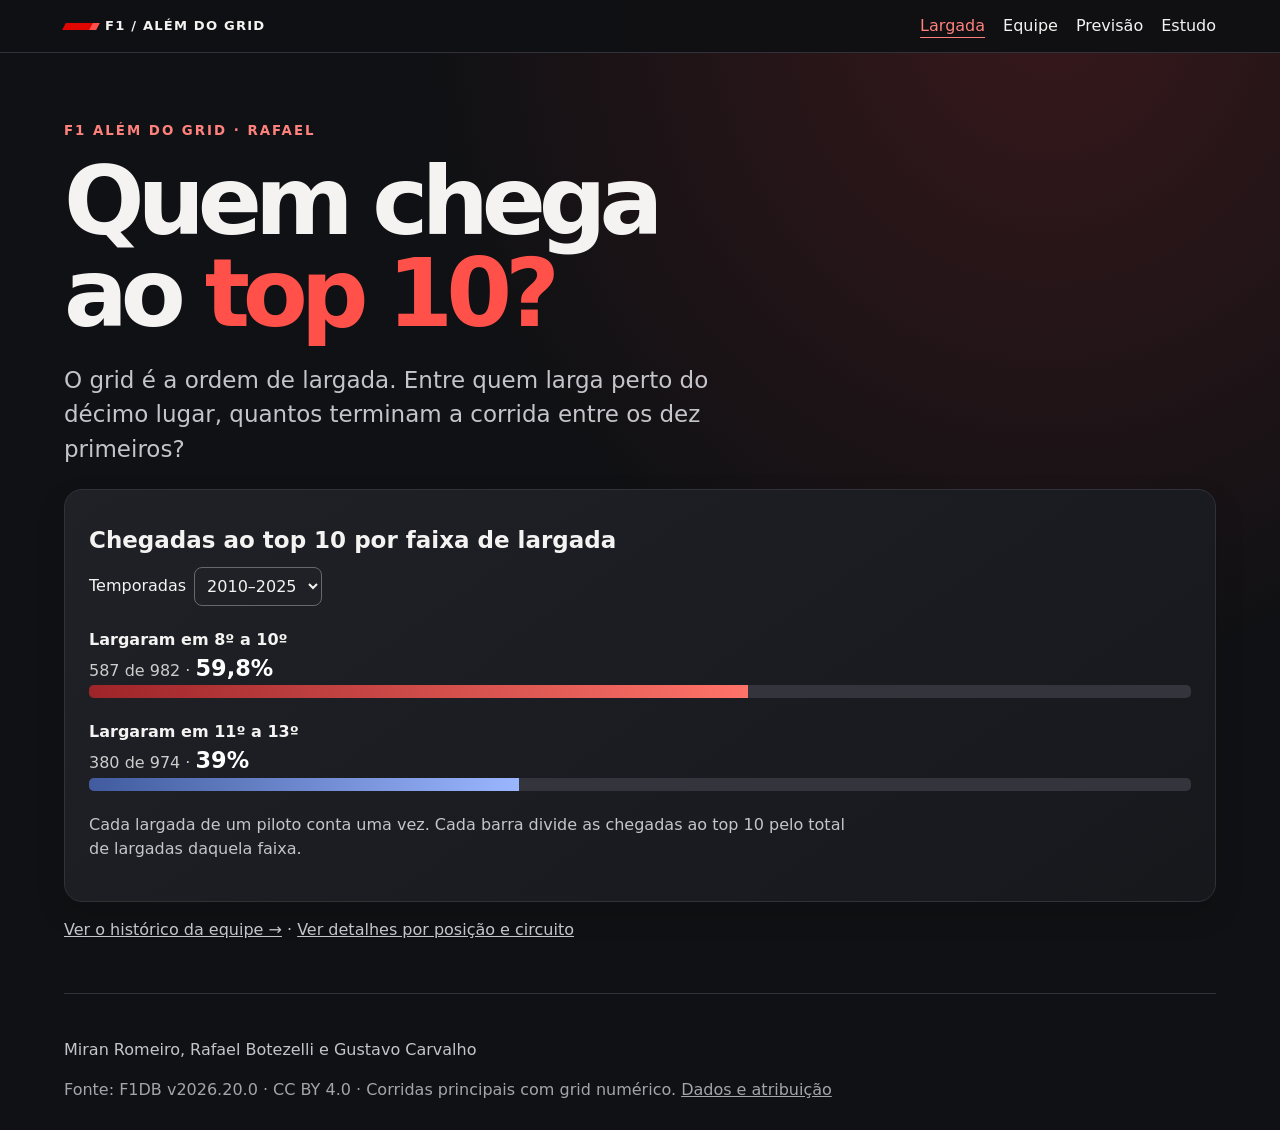
==== commit 49ad5c96: "Compara pilotos e circuitos e amplia os casos de previsão" ====
--- a/f1-alem-do-grid/docs/index.html
+++ b/f1-alem-do-grid/docs/index.html
@@ -2,7 +2,10 @@
 <header><b>F1 / ALÉM DO GRID</b><nav><a href="#largada">Largada</a><a href="#equipe">Equipe</a><a href="#previsao">Previsão</a><a href="#estudo">Estudo</a></nav></header>
 <main><section id="largada"><small>F1 ALÉM DO GRID · RAFAEL</small><h1>Quem chega<br>ao <em>top 10?</em></h1><p class="lead">O grid é a ordem de largada. Entre quem larga perto do décimo lugar, quantos terminam a corrida entre os dez primeiros?</p><article><h3>Chegadas ao top 10 por faixa de largada</h3><label>Temporadas <select id="anosGrid"><option value="2010,2025">2010–2025</option><option value="2010,2013">2010–2013</option><option value="2014,2021">2014–2021</option><option value="2022,2025">2022–2025</option></select></label><div id="compararGrid"></div><p>Cada largada de um piloto conta uma vez. Cada barra divide as chegadas ao top 10 pelo total de largadas daquela faixa.</p></article><p><a href="#equipe">Ver o histórico da equipe →</a> · <a href="#historico">Ver detalhes por posição e circuito</a></p></section>
 <section id="equipe"><small>FORMA RECENTE · GUSTAVO</small><h2>Como vinha a equipe?</h2><p class="lead">Continuamos entre o 8º e o 13º lugar. Agora agrupamos os pilotos pelo desempenho de suas equipes antes da corrida.</p><article><h3>Chegadas ao top 10 na corrida atual</h3><label>Temporadas <select id="anosEquipe"><option value="2010,2025">2010–2025</option><option value="2010,2013">2010–2013</option><option value="2014,2021">2014–2021</option><option value="2022,2025">2022–2025</option></select></label><div id="compararEquipe"></div><p>O grupo é definido olhando para até cinco provas anteriores da equipe na temporada. Se os carros terminaram no top 10 em seis de dez largadas anteriores, a equipe entra no primeiro grupo. Largadas sem histórico disponível ficam fora desta comparação.</p></article><p><a href="#previsao">Testar a previsão →</a> · <a href="#historico">Ver detalhes históricos</a></p></section>
-<section id="previsao"><small>REGRESSÃO LOGÍSTICA · MIRAN</small><h2>O histórico melhora o palpite?</h2><p>O modelo aprende com corridas antigas. Ajusta um peso para cada informação e combina esses pesos para estimar a chance de top 10. A partir de 50%, o palpite é “entra”. Os resultados das provas de teste só entram na conferência.</p><article><h3>Duas leituras da mesma largada</h3><label>Caso <select id="caso"></select></label><table id="doisModelos"></table><button id="abrirCaso">Revelar chegada</button><p id="chegadaCaso" aria-live="polite"></p></article><article><h3>E no conjunto das corridas futuras?</h3><label>Teste · P8–P13 <select id="anoFaixa"><option value="0">2023–2025</option><option>2023</option><option>2024</option><option>2025</option></select></label><div id="acertosFaixa"></div><p>Um acerto significa que o piloto entrou ou ficou fora do top 10 conforme previsto. Os dois modelos foram treinados com todo o grid e aqui são avaliados nas mesmas largadas de P8–P13.</p></article><p><a href="#teste">Ver detalhes do modelo no grid inteiro</a> · <a href="#corrida">Explorar outro GP</a> · <a href="#estudo">Material do trabalho</a></p></section>
+<section id="previsao"><small>REGRESSÃO LOGÍSTICA · MIRAN</small><h2>O histórico melhora o palpite?</h2><p>O modelo aprende com corridas antigas. Ajusta um peso para cada informação e combina esses pesos para estimar a chance de top 10. A partir de 50%, o palpite é “entra”. Os resultados das provas de teste só entram na conferência.</p><article><h3>Duas leituras da mesma largada</h3><label>Piloto <select id="pilotoCaso"></select></label> <label>Grande Prêmio <select id="caso"></select></label><table id="doisModelos"></table><button id="abrirCaso">Revelar chegada</button><p id="chegadaCaso" aria-live="polite"></p></article><article><h3>E no conjunto das corridas futuras?</h3><label>Teste · P8–P13 <select id="anoFaixa"><option value="0">2023–2025</option><option>2023</option><option>2024</option><option>2025</option></select></label><div id="acertosFaixa"></div><p>Um acerto significa que o piloto entrou ou ficou fora do top 10 conforme previsto. Os dois modelos foram treinados com todo o grid e aqui são avaliados nas mesmas largadas de P8–P13.</p></article><article id="duelo"><h3>Quem converte melhor uma largada perto dos pontos?</h3><p>Compare dois pilotos ou dois circuitos de 2010 a 2025. Cada ponto mostra a frequência de top 10 para uma posição inicial. Selecione um ponto para conferir quantas largadas sustentam a taxa.</p>
+<div class="filtros-duelo"><label>Comparação <select id="tipoDuelo"><option value="circuito">Circuitos</option><option value="piloto">Pilotos</option></select></label> <label>Em vermelho <select id="ladoA"></select></label> <label>Em azul <select id="ladoB"></select></label></div>
+<div class="chart-scroll" id="linhasDuelo"></div><output id="leituraDuelo"></output>
+<h4>Onde terminaram essas largadas?</h4><p>A matriz reúne as seis posições iniciais. A intensidade da cor mostra a parcela das largadas de cada linha em cada destino.</p><div class="chart-scroll"><table id="destinos"></table></div></article><p><a href="#teste">Ver detalhes do modelo no grid inteiro</a> · <a href="#corrida">Explorar outro GP</a> · <a href="#estudo">Material do trabalho</a></p></section>
 <section id="historico"><small>EXPLORAR O HISTÓRICO</small><h2>Na fronteira dos pontos</h2><label>Período <select id="periodo"><option value="0">2010–2025</option><option value="1">2010–2013</option><option value="2">2014–2021</option><option value="3">2022–2025</option></select></label>
 <article><h3>Frequência de top 10 por posição de largada</h3><div id="grid" class="columns"></div><details class="leitura"><summary>Como calculamos cada barra?</summary><p>Agrupamos as largadas pela posição inicial. Para cada posição, dividimos as chegadas entre os dez primeiros pelo total de largadas daquela posição no período selecionado. Um abandono conta no total. Assim, cada barra responde à pergunta “de cada 100 pilotos que largaram daqui, quantos chegaram ao top 10?”</p></details></article><article><h3>Da P8–P13 ao top 10 ao longo das temporadas</h3><label>Circuito <select id="pista"><option value="">Todos</option></select></label><p>Cada ponto representa uma temporada com largadas na faixa. Passe sobre o ponto, toque nele ou use Tab para consultar sucessos e total.</p><div id="serie" class="chart-scroll"></div><output id="ponto" aria-live="polite"></output><details class="leitura"><summary>Por que a linha tem interrupções?</summary><p>Cada ponto reúne as largadas de P8 a P13 de uma temporada no circuito selecionado. Conferimos o calendário do F1DB de 2010 a 2025: em todo ano com GP naquele circuito houve largadas nessa faixa. Uma lacuna indica um ano sem GP ali. Em Suzuka, por exemplo, a série termina em 2019 e recomeça em 2022. Uma taxa de 0% apareceria como um ponto na base do gráfico.</p></details></article><div class="duo"><article><h3>Do grid à chegada, por circuito</h3><p>Cor mais intensa indica maior frequência de top 10. A coluna P8–13 reúne toda a faixa analisada. Cada célula mostra a taxa e o número de sucessos por largadas.</p><div class="scroll"><table id="heat"></table></div><details class="leitura"><summary>Como ler o total P8–P13?</summary><p>Some os top 10 das três faixas e divida pela soma das largadas. Uma faixa com mais largadas tem mais peso no resultado. A escala de cor vai de 0% a 100% e permanece fixa ao trocar o período.</p></details></article><article><h3>Forma recente da equipe</h3><p>Frequência de chegada ao top 10 segundo a parcela de top 10 da equipe nas últimas cinco participações da temporada. O ponto mostra a taxa observada. O traço é o intervalo de Wilson de 95%: uma faixa que expressa a incerteza da estimativa a partir do número de sucessos e de largadas. Em geral, menos largadas produzem um intervalo mais largo.</p><label>Grid <select id="faixa"><option>8–13</option><option>1–7</option><option>14–24</option></select></label><div id="forma"></div><details class="leitura"><summary>Como formamos os dois grupos?</summary><p>Antes de cada GP, contamos as chegadas ao top 10 da equipe em até cinco participações anteriores na temporada e dividimos pelas largadas de seus carros nessas provas. Separamos equipes com histórico abaixo de 50% e de pelo menos 50%. Só depois medimos o resultado da corrida atual. Largadas sem histórico ficam fora desta comparação. Os intervalos são aproximados porque pilotos de um mesmo GP compartilham condições de corrida.</p></details></article></div></section>
 <section id="teste"><small>APRENDIZADO SUPERVISIONADO</small><h2>O histórico ajuda?</h2><p>Uma regressão logística converte uma soma ponderada das características em probabilidade de top 10. Comparamos grid isolado e grid com forma de piloto e equipe. O teste começa em 2023.</p><label>Temporada de teste <select id="ano"><option value="0">Todas</option><option>2023</option><option>2024</option><option>2025</option></select></label><div class="duo"><article><h3>Desempenho fora do treino</h3><table id="metrics"></table></article><article><h3>Acertos e erros</h3><label>Modelo <select id="modelo"><option value="historico">Grid + histórico</option><option value="base">Apenas grid</option></select></label><table id="matrix"></table><p>Probabilidade de pelo menos 50% indica previsão de top 10.</p></article></div><article><h3>O que vale uma probabilidade de 60%?</h3><p>Em cada faixa, compare a probabilidade média prevista (azul) e a fração que realmente chegou ao top 10 (vermelho). Valores próximos indicam boa calibração naquele grupo. Ano e modelo seguem os filtros acima.</p><div id="calibracao"></div></article></section>
--- a/f1-alem-do-grid/docs/estilo.css
+++ b/f1-alem-do-grid/docs/estilo.css
@@ -18,3 +18,5 @@
 #heat th:last-child{color:#ffb0aa}
 #heat td span{border-radius:4px;padding:3px}
 .resposta{margin:22px 0}.resposta strong,.resposta span{display:block}.resposta span{font-variant-numeric:tabular-nums;color:#ccc}.resposta b{color:#fff;font-size:1.4rem}.escala{background:#34343d;height:13px;border-radius:5px;overflow:hidden}.escala i{display:block;height:100%;background:#ff635c}.resposta:nth-child(2) .escala i{background:#8ba9ff}#doisModelos{margin:14px 0}
+.escala i{background:linear-gradient(90deg,#9d2429,#ff7369)}.resposta:nth-child(2) .escala i{background:linear-gradient(90deg,#415b9e,#9ab6ff)}
+.filtros-duelo{display:flex;gap:14px;flex-wrap:wrap;margin:16px 0}#linhasDuelo svg{min-width:470px;max-width:900px;width:100%;display:block}#linhasDuelo line{stroke:#45464e}#linhasDuelo text{fill:#d5d4da;font:13px system-ui}#linhasDuelo circle{cursor:pointer;stroke:#17181c;stroke-width:2}#linhasDuelo circle:is(:focus,:hover){stroke:white}#leituraDuelo{display:block;color:#ffb1aa;font-weight:700}#destinos .celula{display:block;border-radius:5px;padding:6px}
